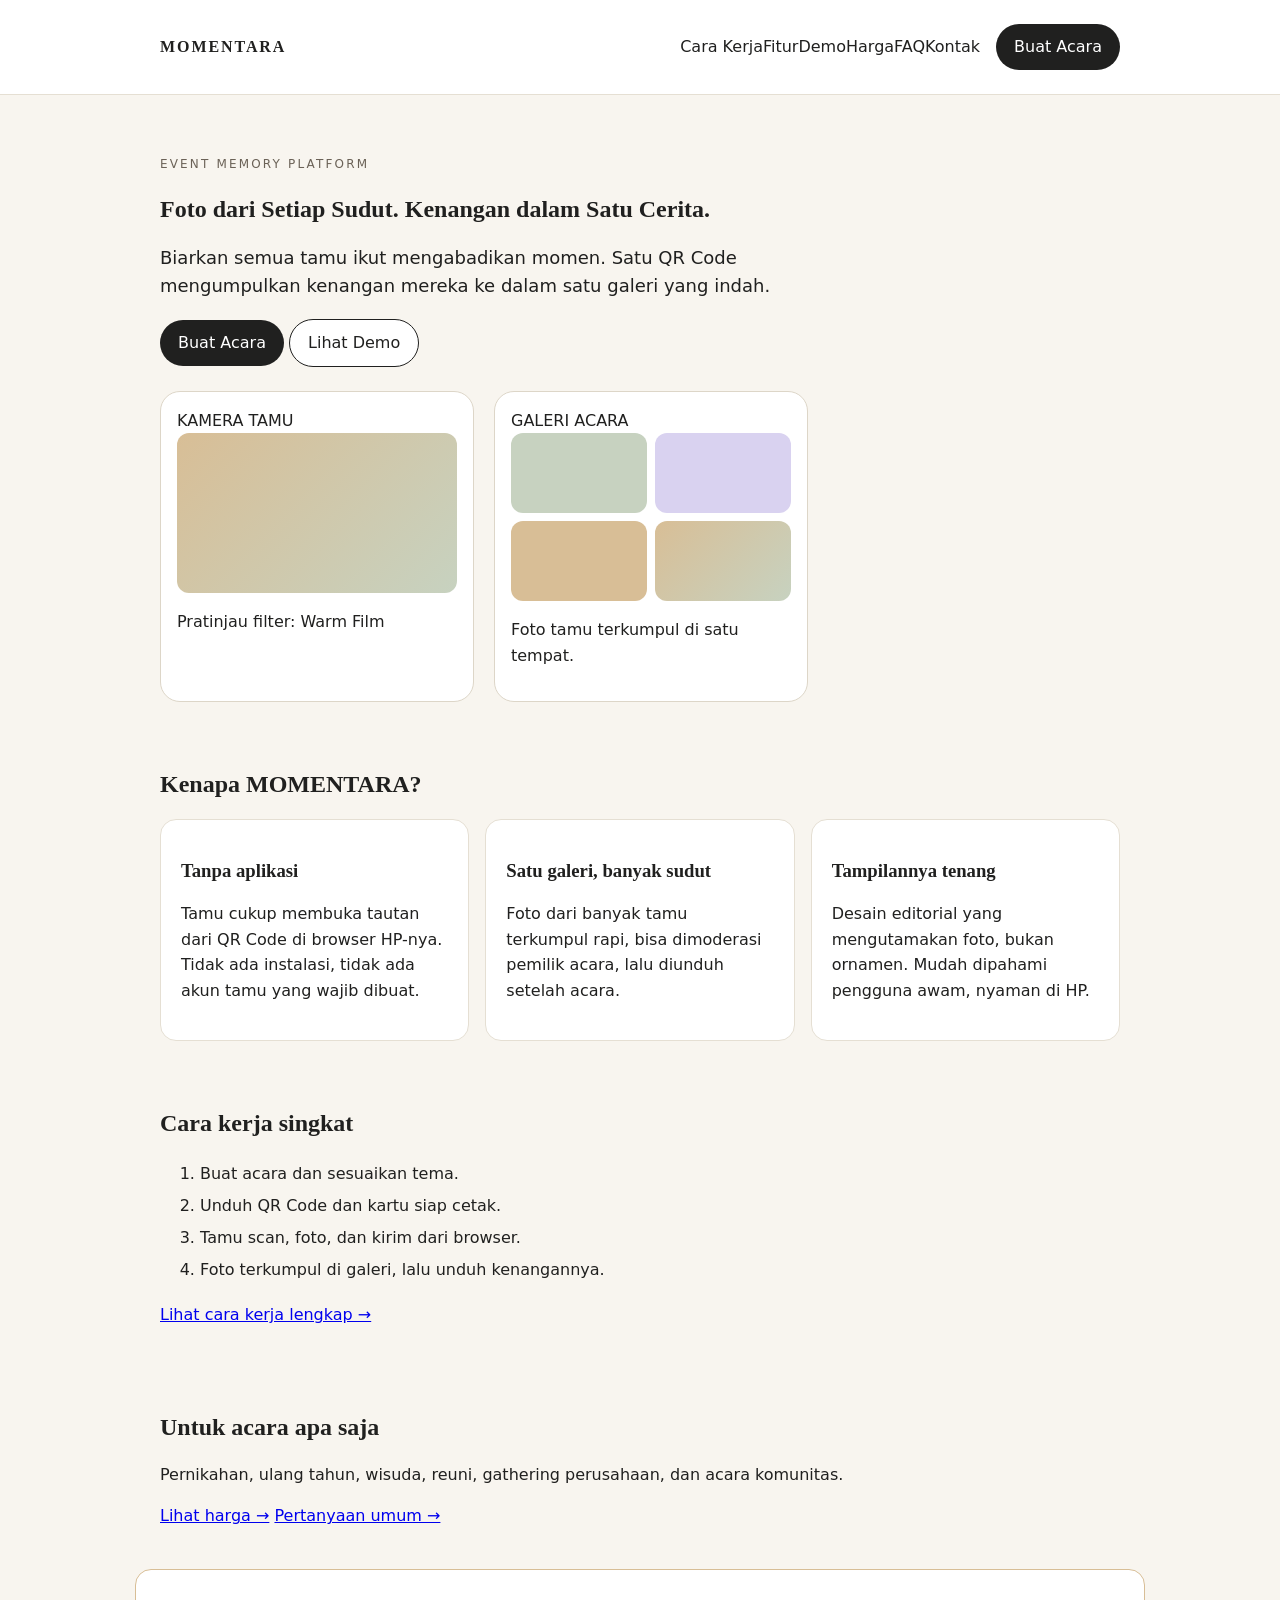
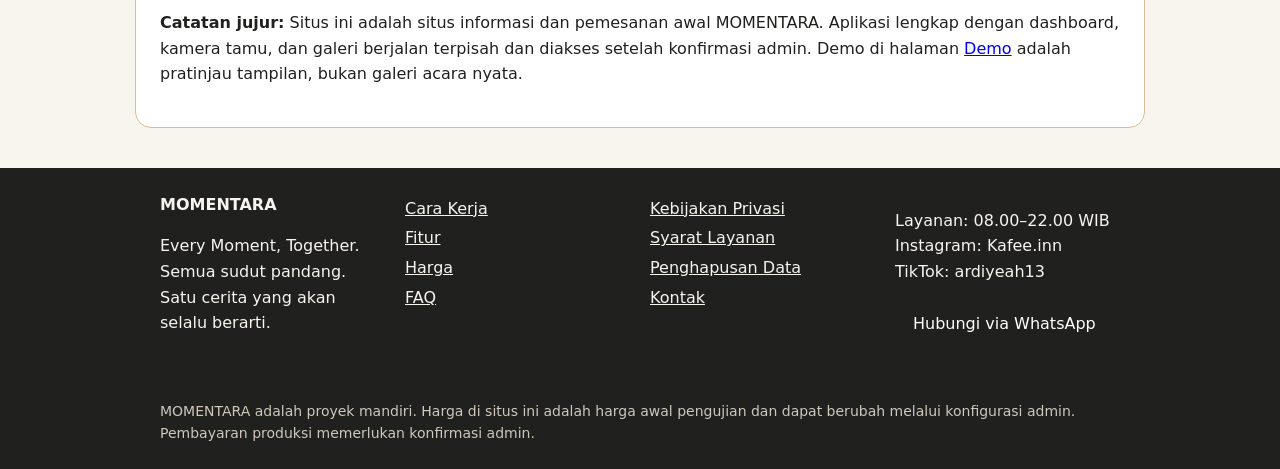
==== index.html @ 09da99de "Tambah situs publik MOMENTARA" ====
<!DOCTYPE html><html lang="id"><head><meta charset="utf-8"><meta name="viewport" content="width=device-width,initial-scale=1"><title>Beranda — MOMENTARA</title><meta name="description" content="Satu QR Code mengumpulkan kenangan tamu ke dalam satu galeri yang indah."><link rel="stylesheet" href="/styles.css"></head><body><header class="top"><div class="wrap nav"><a class="logo" href="/">MOMENTARA</a><nav><a href="/cara-kerja">Cara Kerja</a><a href="/fitur">Fitur</a><a href="/demo">Demo</a><a href="/harga">Harga</a><a href="/faq">FAQ</a><a href="/kontak">Kontak</a></nav><a class="btn" href="https://wa.me/6281290603522?text=Halo%20MOMENTARA%2C%20saya%20ingin%20membuat%20acara.">Buat Acara</a></div></header><main><section class="hero wrap"><p class="kicker">EVENT MEMORY PLATFORM</p><h1>Foto dari Setiap Sudut. Kenangan dalam Satu Cerita.</h1><p class="lead">Biarkan semua tamu ikut mengabadikan momen. Satu QR Code mengumpulkan kenangan mereka ke dalam satu galeri yang indah.</p><p><a class="btn" href="https://wa.me/6281290603522?text=Halo%20MOMENTARA%2C%20saya%20ingin%20membuat%20acara.">Buat Acara</a> <a class="btn ghost" href="/demo">Lihat Demo</a></p><div class="mock"><div class="phone"><span>KAMERA TAMU</span><div class="photo warm"></div><p>Pratinjau filter: Warm Film</p></div><div class="phone"><span>GALERI ACARA</span><div class="gridmini"><div class="photo sage"></div><div class="photo lavender"></div><div class="photo champagne"></div><div class="photo warm"></div></div><p>Foto tamu terkumpul di satu tempat.</p></div></div></section>
<section class="wrap"><h2>Kenapa MOMENTARA?</h2><div class="cards"><article><h3>Tanpa aplikasi</h3><p>Tamu cukup membuka tautan dari QR Code di browser HP-nya. Tidak ada instalasi, tidak ada akun tamu yang wajib dibuat.</p></article><article><h3>Satu galeri, banyak sudut</h3><p>Foto dari banyak tamu terkumpul rapi, bisa dimoderasi pemilik acara, lalu diunduh setelah acara.</p></article><article><h3>Tampilannya tenang</h3><p>Desain editorial yang mengutamakan foto, bukan ornamen. Mudah dipahami pengguna awam, nyaman di HP.</p></article></div></section>
<section class="wrap"><h2>Cara kerja singkat</h2><ol class="steps"><li>Buat acara dan sesuaikan tema.</li><li>Unduh QR Code dan kartu siap cetak.</li><li>Tamu scan, foto, dan kirim dari browser.</li><li>Foto terkumpul di galeri, lalu unduh kenangannya.</li></ol><p><a href="/cara-kerja">Lihat cara kerja lengkap →</a></p></section>
<section class="wrap"><h2>Untuk acara apa saja</h2><p>Pernikahan, ulang tahun, wisuda, reuni, gathering perusahaan, dan acara komunitas.</p><p><a href="/harga">Lihat harga →</a> <a href="/faq">Pertanyaan umum →</a></p></section>
<section class="wrap note"><p><strong>Catatan jujur:</strong> Situs ini adalah situs informasi dan pemesanan awal MOMENTARA. Aplikasi lengkap dengan dashboard, kamera tamu, dan galeri berjalan terpisah dan diakses setelah konfirmasi admin. Demo di halaman <a href="/demo">Demo</a> adalah pratinjau tampilan, bukan galeri acara nyata.</p></section></main><footer><div class="wrap foot"><div><strong>MOMENTARA</strong><p>Every Moment, Together.<br>Semua sudut pandang. Satu cerita yang akan selalu berarti.</p></div><div><a href="/cara-kerja">Cara Kerja</a><a href="/fitur">Fitur</a><a href="/harga">Harga</a><a href="/faq">FAQ</a></div><div><a href="/privasi">Kebijakan Privasi</a><a href="/syarat">Syarat Layanan</a><a href="/penghapusan-data">Penghapusan Data</a><a href="/kontak">Kontak</a></div><div><p>Layanan: 08.00–22.00 WIB<br>Instagram: Kafee.inn<br>TikTok: ardiyeah13</p><a class="btn" href="https://wa.me/6281290603522?text=Halo%20MOMENTARA%2C%20saya%20ingin%20membuat%20acara.">Hubungi via WhatsApp</a></div></div><p class="wrap small">MOMENTARA adalah proyek mandiri. Harga di situs ini adalah harga awal pengujian dan dapat berubah melalui konfigurasi admin. Pembayaran produksi memerlukan konfirmasi admin.</p></footer></body></html>
---- styles.css ----
body{margin:0;background:#F8F5EF;color:#20201F;font-family:system-ui,-apple-system,Segoe UI,Roboto,Arial,sans-serif;line-height:1.6}h1,h2,h3{font-family:Georgia,'Times New Roman',serif;line-height:1.25}.wrap{max-width:960px;margin:0 auto;padding:24px}.top{background:#fff;border-bottom:1px solid #e5dfd3;position:sticky;top:0}.nav{display:flex;gap:16px;align-items:center;flex-wrap:wrap}.logo{font-family:Georgia,serif;font-weight:700;letter-spacing:.12em;color:#20201F;text-decoration:none;margin-right:auto}.nav a{color:#20201F;text-decoration:none}.btn{display:inline-block;background:#20201F;color:#fff!important;padding:10px 18px;border-radius:999px;text-decoration:none}.btn.ghost{background:#fff;color:#20201F!important;border:1px solid #20201F}.hero{padding-top:48px}.kicker{letter-spacing:.18em;font-size:12px;color:#6b6257}.lead{font-size:18px;max-width:640px}.mock{display:flex;gap:20px;flex-wrap:wrap;margin-top:24px}.phone{background:#fff;border:1px solid #ddd6c8;border-radius:20px;padding:16px;width:280px}.photo{height:160px;border-radius:12px}.photo.big{height:200px}.warm{background:linear-gradient(135deg,#D8BE96,#C7D2C0)}.sage{background:#C7D2C0}.lavender{background:#D9D2F0}.champagne{background:#D8BE96}.gridmini{display:grid;grid-template-columns:1fr 1fr;gap:8px}.gridmini .photo{height:80px}.cards{display:grid;grid-template-columns:repeat(auto-fit,minmax(240px,1fr));gap:16px}.cards article{background:#fff;border:1px solid #e5dfd3;border-radius:16px;padding:20px}.steps{line-height:2}.steps.big li{margin-bottom:14px}.note{background:#fff;border:1px solid #D8BE96;border-radius:16px}.price{width:100%;border-collapse:collapse;background:#fff}.price th,.price td{border:1px solid #e5dfd3;padding:12px;text-align:left;vertical-align:top}.tag{background:#D9D2F0;padding:2px 10px;border-radius:999px;font-size:14px}footer{background:#20201F;color:#F8F5EF;margin-top:40px}.foot{display:grid;grid-template-columns:repeat(auto-fit,minmax(200px,1fr));gap:20px}.foot a{color:#F8F5EF;display:block;margin:4px 0}.small{font-size:14px;color:#6b6257}footer .small{color:#cfc8bb}@media(max-width:640px){.nav nav{display:flex;flex-wrap:wrap;gap:12px}.price{display:block;overflow-x:auto}}
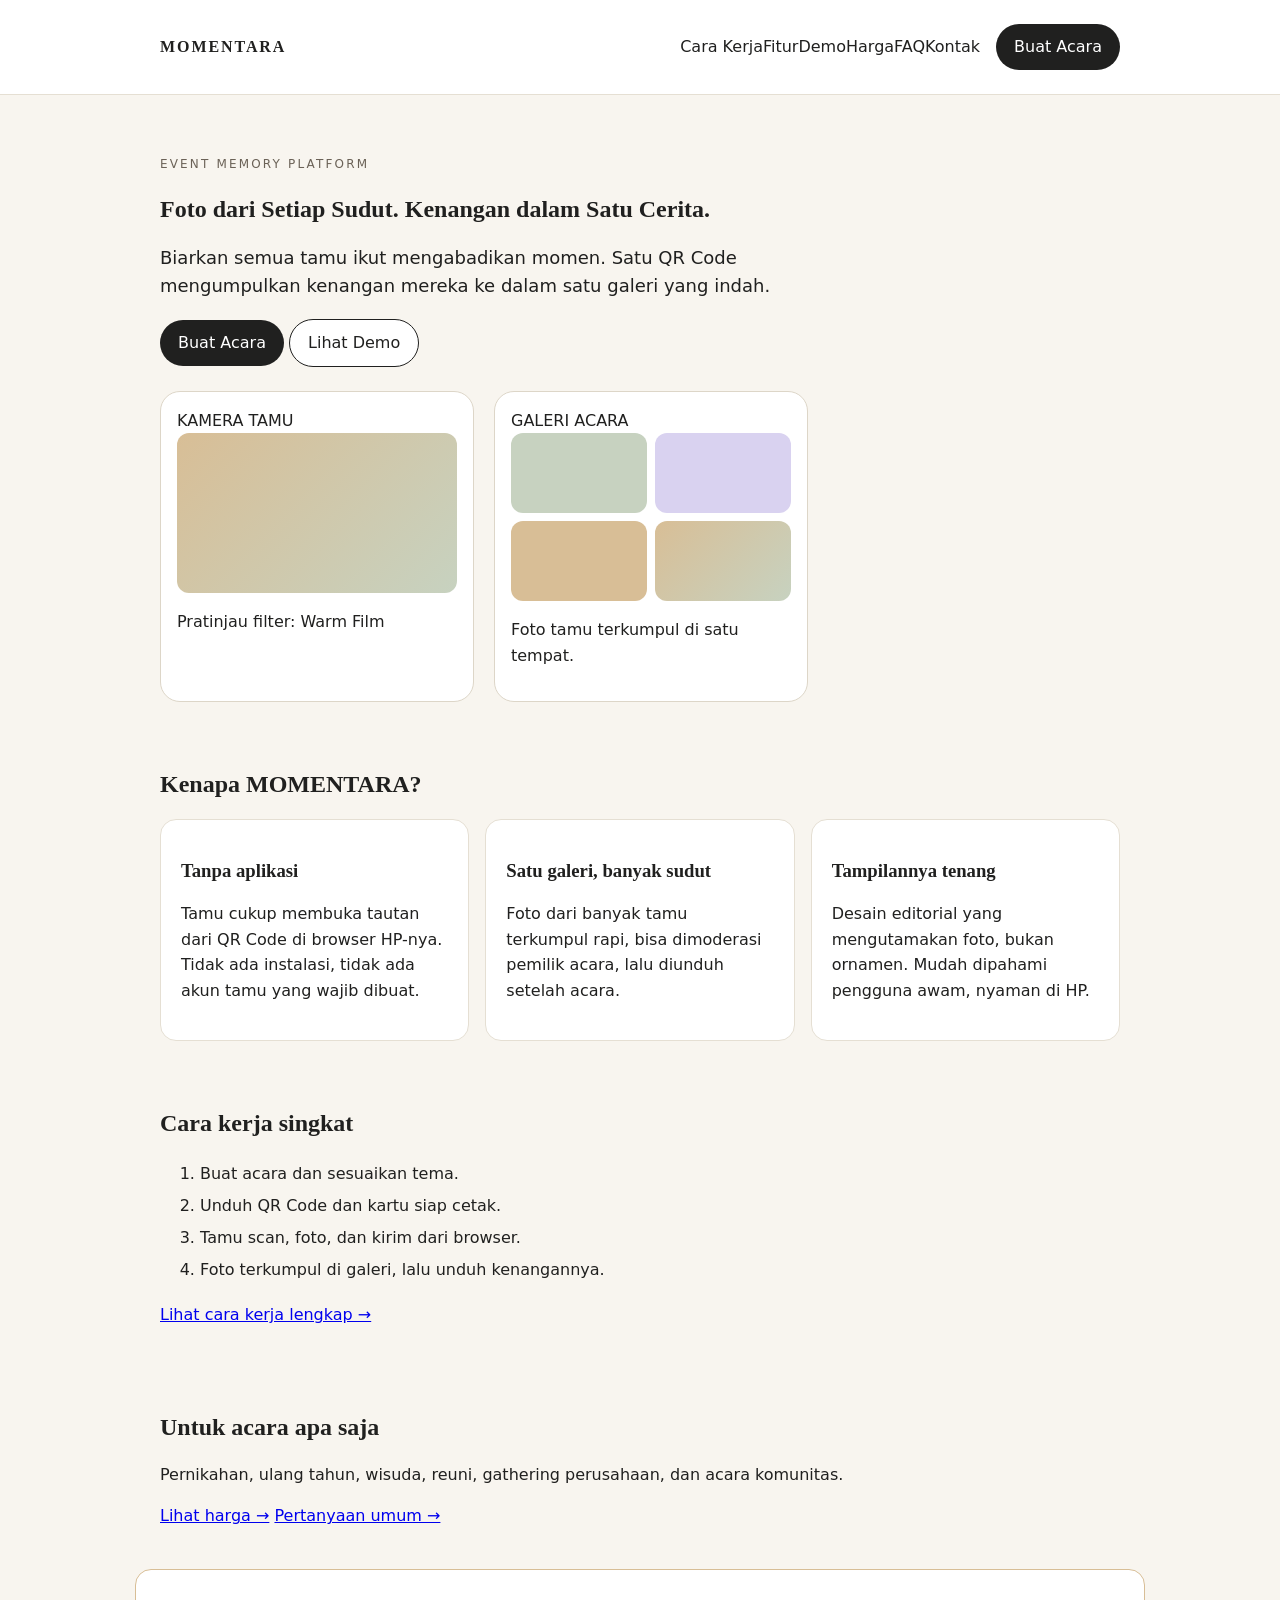
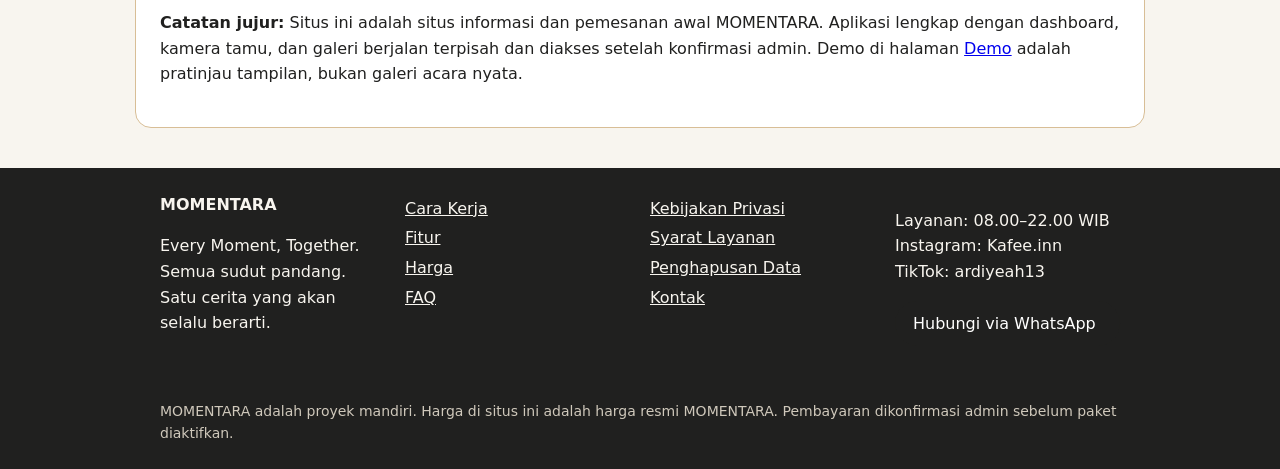
==== commit abd167fa: "Harga MOMENTARA menjadi harga resmi (batch 2)" ====
--- a/index.html
+++ b/index.html
@@ -2,4 +2,4 @@
 <section class="wrap"><h2>Kenapa MOMENTARA?</h2><div class="cards"><article><h3>Tanpa aplikasi</h3><p>Tamu cukup membuka tautan dari QR Code di browser HP-nya. Tidak ada instalasi, tidak ada akun tamu yang wajib dibuat.</p></article><article><h3>Satu galeri, banyak sudut</h3><p>Foto dari banyak tamu terkumpul rapi, bisa dimoderasi pemilik acara, lalu diunduh setelah acara.</p></article><article><h3>Tampilannya tenang</h3><p>Desain editorial yang mengutamakan foto, bukan ornamen. Mudah dipahami pengguna awam, nyaman di HP.</p></article></div></section>
 <section class="wrap"><h2>Cara kerja singkat</h2><ol class="steps"><li>Buat acara dan sesuaikan tema.</li><li>Unduh QR Code dan kartu siap cetak.</li><li>Tamu scan, foto, dan kirim dari browser.</li><li>Foto terkumpul di galeri, lalu unduh kenangannya.</li></ol><p><a href="/cara-kerja">Lihat cara kerja lengkap →</a></p></section>
 <section class="wrap"><h2>Untuk acara apa saja</h2><p>Pernikahan, ulang tahun, wisuda, reuni, gathering perusahaan, dan acara komunitas.</p><p><a href="/harga">Lihat harga →</a> <a href="/faq">Pertanyaan umum →</a></p></section>
-<section class="wrap note"><p><strong>Catatan jujur:</strong> Situs ini adalah situs informasi dan pemesanan awal MOMENTARA. Aplikasi lengkap dengan dashboard, kamera tamu, dan galeri berjalan terpisah dan diakses setelah konfirmasi admin. Demo di halaman <a href="/demo">Demo</a> adalah pratinjau tampilan, bukan galeri acara nyata.</p></section></main><footer><div class="wrap foot"><div><strong>MOMENTARA</strong><p>Every Moment, Together.<br>Semua sudut pandang. Satu cerita yang akan selalu berarti.</p></div><div><a href="/cara-kerja">Cara Kerja</a><a href="/fitur">Fitur</a><a href="/harga">Harga</a><a href="/faq">FAQ</a></div><div><a href="/privasi">Kebijakan Privasi</a><a href="/syarat">Syarat Layanan</a><a href="/penghapusan-data">Penghapusan Data</a><a href="/kontak">Kontak</a></div><div><p>Layanan: 08.00–22.00 WIB<br>Instagram: Kafee.inn<br>TikTok: ardiyeah13</p><a class="btn" href="https://wa.me/6281290603522?text=Halo%20MOMENTARA%2C%20saya%20ingin%20membuat%20acara.">Hubungi via WhatsApp</a></div></div><p class="wrap small">MOMENTARA adalah proyek mandiri. Harga di situs ini adalah harga awal pengujian dan dapat berubah melalui konfigurasi admin. Pembayaran produksi memerlukan konfirmasi admin.</p></footer></body></html>+<section class="wrap note"><p><strong>Catatan jujur:</strong> Situs ini adalah situs informasi dan pemesanan awal MOMENTARA. Aplikasi lengkap dengan dashboard, kamera tamu, dan galeri berjalan terpisah dan diakses setelah konfirmasi admin. Demo di halaman <a href="/demo">Demo</a> adalah pratinjau tampilan, bukan galeri acara nyata.</p></section></main><footer><div class="wrap foot"><div><strong>MOMENTARA</strong><p>Every Moment, Together.<br>Semua sudut pandang. Satu cerita yang akan selalu berarti.</p></div><div><a href="/cara-kerja">Cara Kerja</a><a href="/fitur">Fitur</a><a href="/harga">Harga</a><a href="/faq">FAQ</a></div><div><a href="/privasi">Kebijakan Privasi</a><a href="/syarat">Syarat Layanan</a><a href="/penghapusan-data">Penghapusan Data</a><a href="/kontak">Kontak</a></div><div><p>Layanan: 08.00–22.00 WIB<br>Instagram: Kafee.inn<br>TikTok: ardiyeah13</p><a class="btn" href="https://wa.me/6281290603522?text=Halo%20MOMENTARA%2C%20saya%20ingin%20membuat%20acara.">Hubungi via WhatsApp</a></div></div><p class="wrap small">MOMENTARA adalah proyek mandiri. Harga di situs ini adalah harga resmi MOMENTARA. Pembayaran dikonfirmasi admin sebelum paket diaktifkan.</p></footer></body></html>
